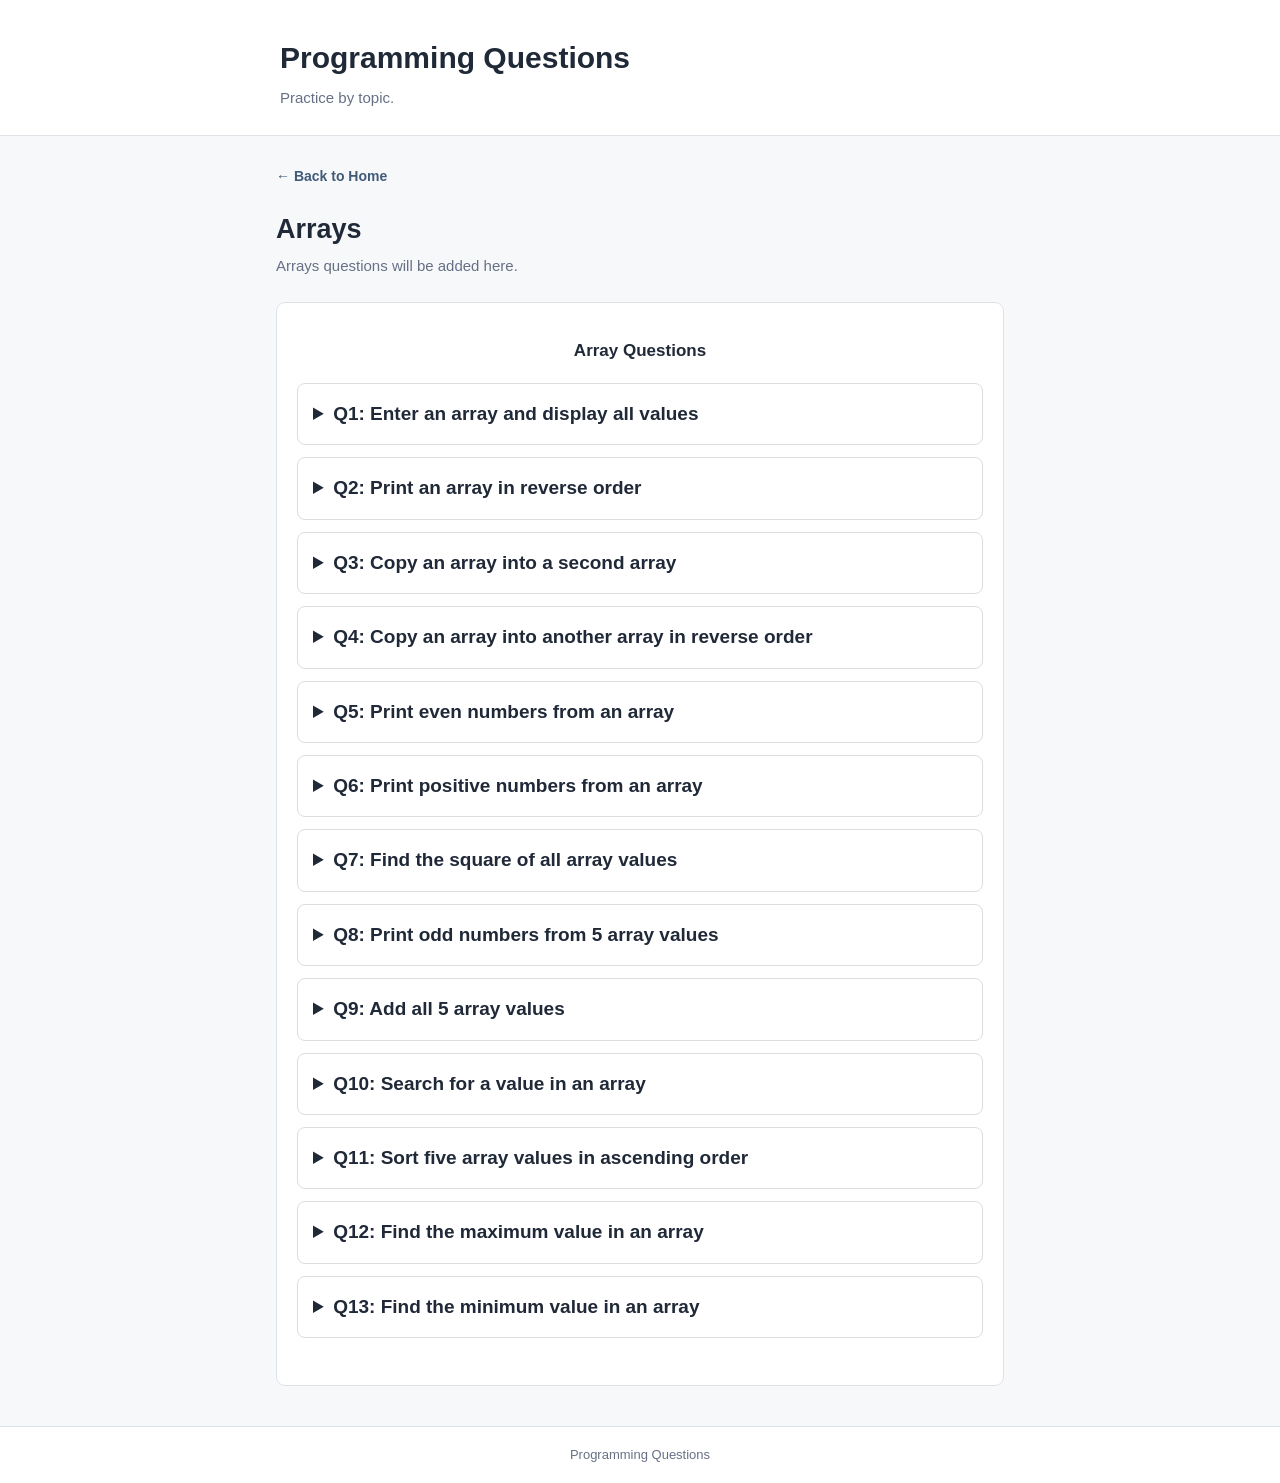
==== Programming-Questions/questions/arrays.html @ 7004abdd "Add files via upload" ====
<!DOCTYPE html>
<html lang="en">
<head>
    <meta charset="UTF-8">
    <meta name="viewport" content="width=device-width, initial-scale=1.0">
    <title>Arrays | Programming Questions</title>
    <link rel="stylesheet" href="../style.css">
</head>
<body>

    <header class="header">
        <h1>Programming Questions</h1>
        <p>Practice by topic.</p>
    </header>

    <main class="page-container">
        <a href="../index.html" class="back-link">&larr; Back to Home</a>

        <h2 class="page-title">Arrays</h2>
        <p class="page-description">Arrays questions will be added here.</p>

        
<section class="empty-box">
    <h2>Array Questions</h2>

    <section id="questions">

        <!-- Q1 -->
        <details class="question">
            <summary>Q1: Enter an array and display all values</summary>
            <div class="answer">
                <h3>Syntax / C Program</h3>
                <pre><code>#include &lt;stdio.h&gt;

void main() {
    int a[5], i;

    printf("Enter 5 values: ");
    for (i = 0; i &lt; 5; i++)
        scanf("%d", &amp;a[i]);

    printf("Array values: ");
    for (i = 0; i &lt; 5; i++)
        printf("%d ", a[i]);
}</code></pre>
                <h3>Output</h3>
                <pre><code>Enter 5 values: 10 20 30 40 50
Array values: 10 20 30 40 50</code></pre>
            </div>
        </details>

        <!-- Q2 -->
        <details class="question">
            <summary>Q2: Print an array in reverse order</summary>
            <div class="answer">
                <h3>Syntax / C Program</h3>
                <pre><code>#include &lt;stdio.h&gt;

void main() {
    int a[5], i;

    printf("Enter 5 values: ");
    for (i = 0; i &lt; 5; i++)
        scanf("%d", &amp;a[i]);

    printf("Reverse array: ");
    for (i = 4; i &gt;= 0; i--)
        printf("%d ", a[i]);
}</code></pre>
                <h3>Output</h3>
                <pre><code>Enter 5 values: 10 20 30 40 50
Reverse array: 50 40 30 20 10</code></pre>
            </div>
        </details>

        <!-- Q3 -->
        <details class="question">
            <summary>Q3: Copy an array into a second array</summary>
            <div class="answer">
                <h3>Syntax / C Program</h3>
                <pre><code>#include &lt;stdio.h&gt;

void main() {
    int a[5], b[5], i;

    printf("Enter 5 values: ");
    for (i = 0; i &lt; 5; i++)
        scanf("%d", &amp;a[i]);

    for (i = 0; i &lt; 5; i++)
        b[i] = a[i];

    printf("Second array: ");
    for (i = 0; i &lt; 5; i++)
        printf("%d ", b[i]);
}</code></pre>
                <h3>Output</h3>
                <pre><code>Enter 5 values: 1 2 3 4 5
Second array: 1 2 3 4 5</code></pre>
            </div>
        </details>

        <!-- Q4 -->
        <details class="question">
            <summary>Q4: Copy an array into another array in reverse order</summary>
            <div class="answer">
                <h3>Syntax / C Program</h3>
                <pre><code>#include &lt;stdio.h&gt;

void main() {
    int a[5], b[5], i;

    printf("Enter 5 values: ");
    for (i = 0; i &lt; 5; i++)
        scanf("%d", &amp;a[i]);

    for (i = 0; i &lt; 5; i++)
        b[i] = a[4 - i];

    printf("Reverse copied array: ");
    for (i = 0; i &lt; 5; i++)
        printf("%d ", b[i]);
}</code></pre>
                <h3>Output</h3>
                <pre><code>Enter 5 values: 10 20 30 40 50
Reverse copied array: 50 40 30 20 10</code></pre>
            </div>
        </details>

        <!-- Q5 -->
        <details class="question">
            <summary>Q5: Print even numbers from an array</summary>
            <div class="answer">
                <h3>Syntax / C Program</h3>
                <pre><code>#include &lt;stdio.h&gt;

void main() {
    int a[5], i;

    printf("Enter 5 values: ");
    for (i = 0; i &lt; 5; i++)
        scanf("%d", &amp;a[i]);

    printf("Even numbers: ");
    for (i = 0; i &lt; 5; i++) {
        if (a[i] % 2 == 0)
            printf("%d ", a[i]);
    }
}</code></pre>
                <h3>Output</h3>
                <pre><code>Enter 5 values: 10 15 20 25 30
Even numbers: 10 20 30</code></pre>
            </div>
        </details>

        <!-- Q6 -->
        <details class="question">
            <summary>Q6: Print positive numbers from an array</summary>
            <div class="answer">
                <h3>Syntax / C Program</h3>
                <pre><code>#include &lt;stdio.h&gt;

void main() {
    int a[5], i;

    printf("Enter 5 values: ");
    for (i = 0; i &lt; 5; i++)
        scanf("%d", &amp;a[i]);

    printf("Positive numbers: ");
    for (i = 0; i &lt; 5; i++) {
        if (a[i] &gt; 0)
            printf("%d ", a[i]);
    }
}</code></pre>
                <h3>Output</h3>
                <pre><code>Enter 5 values: -5 10 0 20 -2
Positive numbers: 10 20</code></pre>
            </div>
        </details>

        <!-- Q7 -->
        <details class="question">
            <summary>Q7: Find the square of all array values</summary>
            <div class="answer">
                <h3>Syntax / C Program</h3>
                <pre><code>#include &lt;stdio.h&gt;

void main() {
    int a[5], i;

    printf("Enter 5 values: ");
    for (i = 0; i &lt; 5; i++)
        scanf("%d", &amp;a[i]);

    printf("Squares: ");
    for (i = 0; i &lt; 5; i++)
        printf("%d ", a[i] * a[i]);
}</code></pre>
                <h3>Output</h3>
                <pre><code>Enter 5 values: 1 2 3 4 5
Squares: 1 4 9 16 25</code></pre>
            </div>
        </details>

        <!-- Q8 -->
        <details class="question">
            <summary>Q8: Print odd numbers from 5 array values</summary>
            <div class="answer">
                <h3>Syntax / C Program</h3>
                <pre><code>#include &lt;stdio.h&gt;

void main() {
    int a[5], i;

    printf("Enter 5 values: ");
    for (i = 0; i &lt; 5; i++)
        scanf("%d", &amp;a[i]);

    printf("Odd numbers: ");
    for (i = 0; i &lt; 5; i++) {
        if (a[i] % 2 != 0)
            printf("%d ", a[i]);
    }
}</code></pre>
                <h3>Output</h3>
                <pre><code>Enter 5 values: 10 15 20 25 30
Odd numbers: 15 25</code></pre>
            </div>
        </details>

        <!-- Q9 -->
        <details class="question">
            <summary>Q9: Add all 5 array values</summary>
            <div class="answer">
                <h3>Syntax / C Program</h3>
                <pre><code>#include &lt;stdio.h&gt;

void main() {
    int a[5], i, sum = 0;

    printf("Enter 5 values: ");
    for (i = 0; i &lt; 5; i++) {
        scanf("%d", &amp;a[i]);
        sum = sum + a[i];
    }

    printf("Sum = %d", sum);
}</code></pre>
                <h3>Output</h3>
                <pre><code>Enter 5 values: 10 20 30 40 50
Sum = 150</code></pre>
            </div>
        </details>

        <!-- Q10 -->
        <details class="question">
            <summary>Q10: Search for a value in an array</summary>
            <div class="answer">
                <h3>Syntax / C Program</h3>
                <pre><code>#include &lt;stdio.h&gt;

void main() {
    int a[5], i, n, found = 0;

    printf("Enter 5 values: ");
    for (i = 0; i &lt; 5; i++)
        scanf("%d", &amp;a[i]);

    printf("Enter value to search: ");
    scanf("%d", &amp;n);

    for (i = 0; i &lt; 5; i++) {
        if (a[i] == n) {
            found = 1;
            break;
        }
    }

    if (found == 1)
        printf("Found");
    else
        printf("Not found");
}</code></pre>
                <h3>Output</h3>
                <pre><code>Enter 5 values: 10 20 30 40 50
Enter value to search: 30
Found</code></pre>
            </div>
        </details>

        <!-- Q11 -->
        <details class="question">
            <summary>Q11: Sort five array values in ascending order</summary>
            <div class="answer">
                <h3>Syntax / C Program</h3>
                <pre><code>#include &lt;stdio.h&gt;

void main() {
    int a[5], i, j, temp;

    printf("Enter 5 values: ");
    for (i = 0; i &lt; 5; i++)
        scanf("%d", &amp;a[i]);

    for (i = 0; i &lt; 4; i++) {
        for (j = 0; j &lt; 4 - i; j++) {
            if (a[j] &gt; a[j + 1]) {
                temp = a[j];
                a[j] = a[j + 1];
                a[j + 1] = temp;
            }
        }
    }

    printf("Ascending order: ");
    for (i = 0; i &lt; 5; i++)
        printf("%d ", a[i]);
}</code></pre>
                <h3>Output</h3>
                <pre><code>Enter 5 values: 50 20 40 10 30
Ascending order: 10 20 30 40 50</code></pre>
            </div>
        </details>

        <!-- Q12 -->
        <details class="question">
            <summary>Q12: Find the maximum value in an array</summary>
            <div class="answer">
                <h3>Syntax / C Program</h3>
                <pre><code>#include &lt;stdio.h&gt;

void main() {
    int a[5], i, max;

    printf("Enter 5 values: ");
    for (i = 0; i &lt; 5; i++)
        scanf("%d", &amp;a[i]);

    max = a[0];

    for (i = 1; i &lt; 5; i++) {
        if (a[i] &gt; max)
            max = a[i];
    }

    printf("Maximum value: %d", max);
}</code></pre>
                <h3>Output</h3>
                <pre><code>Enter 5 values: 12 45 7 89 23
Maximum value: 89</code></pre>
            </div>
        </details>

        <!-- Q13 -->
        <details class="question">
            <summary>Q13: Find the minimum value in an array</summary>
            <div class="answer">
                <h3>Syntax / C Program</h3>
                <pre><code>#include &lt;stdio.h&gt;

void main() {
    int a[5], i, min;

    printf("Enter 5 values: ");
    for (i = 0; i &lt; 5; i++)
        scanf("%d", &amp;a[i]);

    min = a[0];

    for (i = 1; i &lt; 5; i++) {
        if (a[i] &lt; min)
            min = a[i];
    }

    printf("Minimum value: %d", min);
}</code></pre>
                <h3>Output</h3>
                <pre><code>Enter 5 values: 12 45 7 89 23
Minimum value: 7</code></pre>
            </div>
        </details>

    </section>
</section>

    </main>

    <footer class="footer">
        <p>Programming Questions</p>
    </footer>

</body>
</html>
---- Programming-Questions/style.css ----
* {
    margin: 0;
    padding: 0;
    box-sizing: border-box;
}

body {
    font-family: Arial, sans-serif;
    background-color: #f7f8fa;
    color: #202938;
    line-height: 1.5;
}

.header {
    background-color: #ffffff;
    padding: 35px 20px 25px;
    border-bottom: 1px solid #dfe3e8;
}

.header h1 {
    max-width: 720px;
    margin: 0 auto 7px;
    font-size: 30px;
}

.header p {
    max-width: 720px;
    margin: auto;
    color: #667085;
    font-size: 15px;
}

.container {
    max-width: 760px;
    margin: 0 auto;
    padding: 28px 16px 35px;
}

.topic-card {
    display: flex;
    align-items: center;
    gap: 14px;
    min-height: 70px;
    padding: 15px;
    margin-bottom: 12px;
    background: #ffffff;
    border: 1px solid #dfe3e8;
    border-radius: 9px;
    text-decoration: none;
    color: #202938;
    transition: 0.2s ease;
}

.topic-card:hover {
    border-color: #aab8c8;
    box-shadow: 0 4px 12px rgba(0, 0, 0, 0.06);
    transform: translateY(-2px);
}

.number {
    display: flex;
    align-items: center;
    justify-content: center;
    min-width: 38px;
    height: 38px;
    background: #eef2f6;
    color: #405a78;
    border-radius: 7px;
    font-size: 12px;
    font-weight: bold;
}

.topic-name {
    flex: 1;
    font-size: 16px;
    font-weight: 600;
}

.arrow {
    font-size: 28px;
    color: #7b8796;
}

.footer {
    background: #ffffff;
    border-top: 1px solid #dfe3e8;
    padding: 18px;
    text-align: center;
    color: #667085;
    font-size: 13px;
}

.page-container {
    max-width: 760px;
    margin: 0 auto;
    padding: 28px 16px 40px;
}

.back-link {
    display: inline-block;
    margin-bottom: 22px;
    color: #405a78;
    text-decoration: none;
    font-size: 14px;
    font-weight: bold;
}

.back-link:hover {
    text-decoration: underline;
}

.page-title {
    font-size: 27px;
    margin-bottom: 6px;
}

.page-description {
    color: #667085;
    font-size: 15px;
}

.empty-box {
    background: #ffffff;
    border: 1px solid #dfe3e8;
    border-radius: 9px;
    padding: 35px 20px;
    margin-top: 24px;
    text-align: center;
}

.empty-box h2 {
    font-size: 17px;
    margin-bottom: 7px;
}

.empty-box p {
    color: #667085;
    font-size: 14px;
}

@media (max-width: 480px) {
    .header {
        padding-top: 28px;
    }

    .header h1 {
        font-size: 25px;
    }

    .topic-card {
        min-height: 64px;
        padding: 12px;
        gap: 11px;
    }

    .topic-name {
        font-size: 15px;
    }

    .page-title {
        font-size: 24px;
    }
}


#questions {
    margin-top: 20px;
    text-align: left;
}

.question {
    margin-bottom: 12px;
    padding: 15px;
    border: 1px solid #ddd;
    border-radius: 8px;
    background: #fff;
}

.question summary {
    font-size: 19px;
    font-weight: bold;
    cursor: pointer;
    line-height: 1.6;
}

.question summary:hover {
    color: #007bff;
}

.answer {
    margin-top: 18px;
}

.answer h3 {
    font-size: 18px;
    margin: 14px 0 8px;
}

.answer pre {
    background: #222;
    color: #00ff90;
    padding: 16px;
    border-radius: 8px;
    overflow-x: auto;
    white-space: pre;
    font-size: 14px;
    line-height: 1.6;
}

.answer code {
    font-family: Consolas, monospace;
}
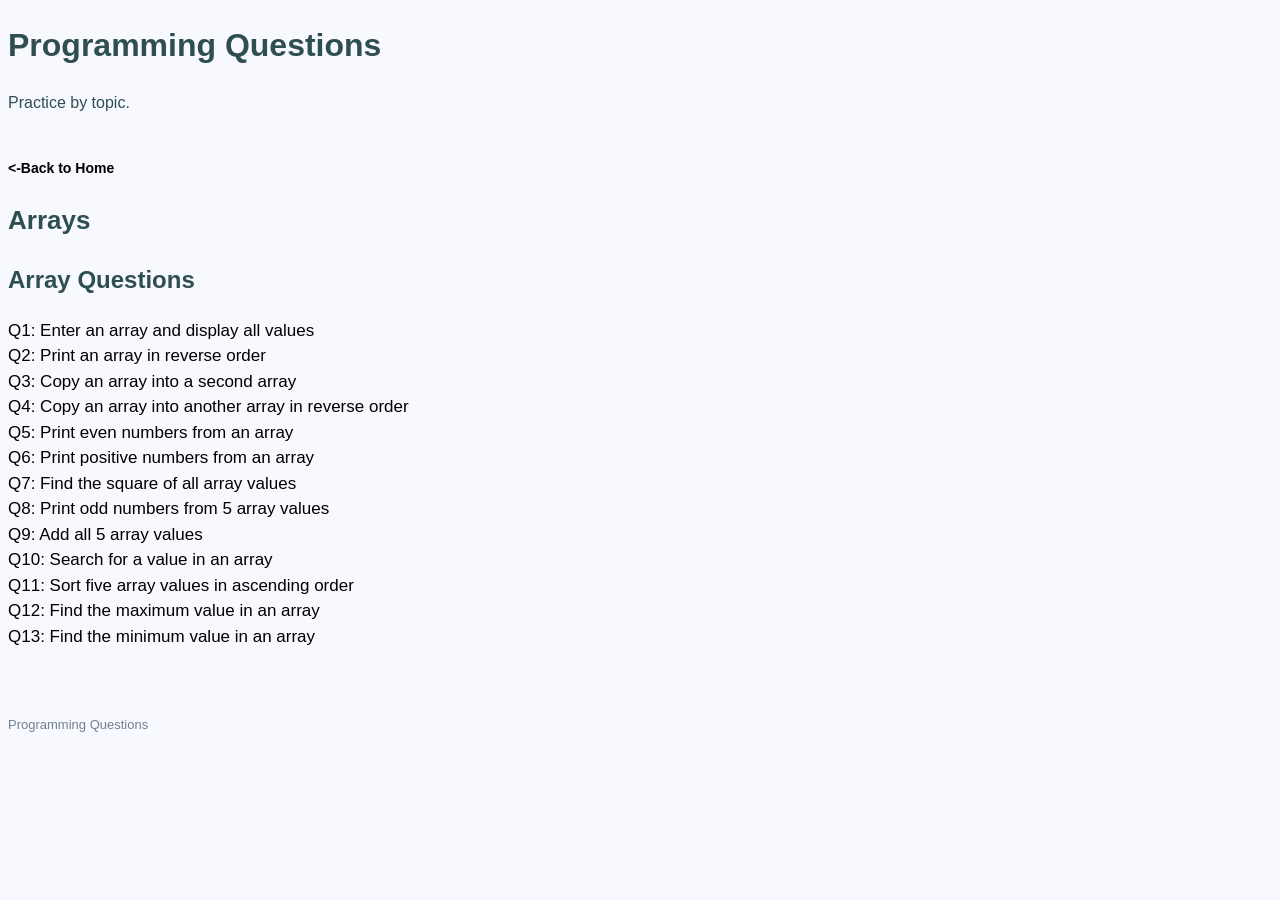
==== commit 066306ba: "Refactor arrays.html with updated content" ====
--- a/Programming-Questions/questions/arrays.html
+++ b/Programming-Questions/questions/arrays.html
@@ -1,4 +1,3 @@
-
 <!DOCTYPE html>
 <html lang="en">
 <head>
@@ -15,263 +14,259 @@
     </header>
 
     <main class="page-container">
-        <a href="../index.html" class="back-link">&larr; Back to Home</a>
+        <a href="../index.html" class="back-link"><-Back to Home</a>
 
         <h2 class="page-title">Arrays</h2>
-        <p class="page-description">Arrays questions will be added here.</p>
-
-        
-<section class="empty-box">
-    <h2>Array Questions</h2>
-
-    <section id="questions">
-
-        <!-- Q1 -->
-        <details class="question">
-            <summary>Q1: Enter an array and display all values</summary>
-            <div class="answer">
-                <h3>Syntax / C Program</h3>
-                <pre><code>#include &lt;stdio.h&gt;
-
-void main() {
-    int a[5], i;
-
-    printf("Enter 5 values: ");
-    for (i = 0; i &lt; 5; i++)
-        scanf("%d", &amp;a[i]);
+
+        <section>
+            <h2>Array Questions</h2>
+
+            <!-- Q1 -->
+            <details class="question">
+                <summary>Q1: Enter an array and display all values</summary>
+                <div class="answer">
+                    <h3>Syntax / C Program</h3>
+                    <pre><code>#include stdio.h
+
+void main() {
+    int a[5], i;
+
+    printf("Enter 5 values: ");
+    for (i = 0; i < 5; i++)
+        scanf("%d", &a[i]);
 
     printf("Array values: ");
-    for (i = 0; i &lt; 5; i++)
+    for (i = 0; i < 5; i++)
         printf("%d ", a[i]);
 }</code></pre>
-                <h3>Output</h3>
-                <pre><code>Enter 5 values: 10 20 30 40 50
+                    <h3>Output</h3>
+                    <pre><code>Enter 5 values: 10 20 30 40 50
 Array values: 10 20 30 40 50</code></pre>
-            </div>
-        </details>
-
-        <!-- Q2 -->
-        <details class="question">
-            <summary>Q2: Print an array in reverse order</summary>
-            <div class="answer">
-                <h3>Syntax / C Program</h3>
-                <pre><code>#include &lt;stdio.h&gt;
-
-void main() {
-    int a[5], i;
-
-    printf("Enter 5 values: ");
-    for (i = 0; i &lt; 5; i++)
-        scanf("%d", &amp;a[i]);
+                </div>
+            </details>
+
+            <!-- Q2 -->
+            <details class="question">
+                <summary>Q2: Print an array in reverse order</summary>
+                <div class="answer">
+                    <h3>Syntax / C Program</h3>
+                    <pre><code>#include stdio.h
+
+void main() {
+    int a[5], i;
+
+    printf("Enter 5 values: ");
+    for (i = 0; i < 5; i++)
+        scanf("%d", &a[i]);
 
     printf("Reverse array: ");
-    for (i = 4; i &gt;= 0; i--)
+    for (i = 4; i >= 0; i--)
         printf("%d ", a[i]);
 }</code></pre>
-                <h3>Output</h3>
-                <pre><code>Enter 5 values: 10 20 30 40 50
+                    <h3>Output</h3>
+                    <pre><code>Enter 5 values: 10 20 30 40 50
 Reverse array: 50 40 30 20 10</code></pre>
-            </div>
-        </details>
-
-        <!-- Q3 -->
-        <details class="question">
-            <summary>Q3: Copy an array into a second array</summary>
-            <div class="answer">
-                <h3>Syntax / C Program</h3>
-                <pre><code>#include &lt;stdio.h&gt;
+                </div>
+            </details>
+
+            <!-- Q3 -->
+            <details class="question">
+                <summary>Q3: Copy an array into a second array</summary>
+                <div class="answer">
+                    <h3>Syntax / C Program</h3>
+                    <pre><code>#include stdio.h
 
 void main() {
     int a[5], b[5], i;
 
     printf("Enter 5 values: ");
-    for (i = 0; i &lt; 5; i++)
-        scanf("%d", &amp;a[i]);
-
-    for (i = 0; i &lt; 5; i++)
+    for (i = 0; i < 5; i++)
+        scanf("%d", &a[i]);
+
+    for (i = 0; i < 5; i++)
         b[i] = a[i];
 
     printf("Second array: ");
-    for (i = 0; i &lt; 5; i++)
+    for (i = 0; i < 5; i++)
         printf("%d ", b[i]);
 }</code></pre>
-                <h3>Output</h3>
-                <pre><code>Enter 5 values: 1 2 3 4 5
+                    <h3>Output</h3>
+                    <pre><code>Enter 5 values: 1 2 3 4 5
 Second array: 1 2 3 4 5</code></pre>
-            </div>
-        </details>
-
-        <!-- Q4 -->
-        <details class="question">
-            <summary>Q4: Copy an array into another array in reverse order</summary>
-            <div class="answer">
-                <h3>Syntax / C Program</h3>
-                <pre><code>#include &lt;stdio.h&gt;
+                </div>
+            </details>
+
+            <!-- Q4 -->
+            <details class="question">
+                <summary>Q4: Copy an array into another array in reverse order</summary>
+                <div class="answer">
+                    <h3>Syntax / C Program</h3>
+                    <pre><code>#include stdio.h
 
 void main() {
     int a[5], b[5], i;
 
     printf("Enter 5 values: ");
-    for (i = 0; i &lt; 5; i++)
-        scanf("%d", &amp;a[i]);
-
-    for (i = 0; i &lt; 5; i++)
+    for (i = 0; i < 5; i++)
+        scanf("%d", &a[i]);
+
+    for (i = 0; i < 5; i++)
         b[i] = a[4 - i];
 
     printf("Reverse copied array: ");
-    for (i = 0; i &lt; 5; i++)
+    for (i = 0; i < 5; i++)
         printf("%d ", b[i]);
 }</code></pre>
-                <h3>Output</h3>
-                <pre><code>Enter 5 values: 10 20 30 40 50
+                    <h3>Output</h3>
+                    <pre><code>Enter 5 values: 10 20 30 40 50
 Reverse copied array: 50 40 30 20 10</code></pre>
-            </div>
-        </details>
-
-        <!-- Q5 -->
-        <details class="question">
-            <summary>Q5: Print even numbers from an array</summary>
-            <div class="answer">
-                <h3>Syntax / C Program</h3>
-                <pre><code>#include &lt;stdio.h&gt;
-
-void main() {
-    int a[5], i;
-
-    printf("Enter 5 values: ");
-    for (i = 0; i &lt; 5; i++)
-        scanf("%d", &amp;a[i]);
+                </div>
+            </details>
+
+            <!-- Q5 -->
+            <details class="question">
+                <summary>Q5: Print even numbers from an array</summary>
+                <div class="answer">
+                    <h3>Syntax / C Program</h3>
+                    <pre><code>#include stdio.h
+
+void main() {
+    int a[5], i;
+
+    printf("Enter 5 values: ");
+    for (i = 0; i < 5; i++)
+        scanf("%d", &a[i]);
 
     printf("Even numbers: ");
-    for (i = 0; i &lt; 5; i++) {
+    for (i = 0; i < 5; i++) {
         if (a[i] % 2 == 0)
             printf("%d ", a[i]);
     }
 }</code></pre>
-                <h3>Output</h3>
-                <pre><code>Enter 5 values: 10 15 20 25 30
+                    <h3>Output</h3>
+                    <pre><code>Enter 5 values: 10 15 20 25 30
 Even numbers: 10 20 30</code></pre>
-            </div>
-        </details>
-
-        <!-- Q6 -->
-        <details class="question">
-            <summary>Q6: Print positive numbers from an array</summary>
-            <div class="answer">
-                <h3>Syntax / C Program</h3>
-                <pre><code>#include &lt;stdio.h&gt;
-
-void main() {
-    int a[5], i;
-
-    printf("Enter 5 values: ");
-    for (i = 0; i &lt; 5; i++)
-        scanf("%d", &amp;a[i]);
+                </div>
+            </details>
+
+            <!-- Q6 -->
+            <details class="question">
+                <summary>Q6: Print positive numbers from an array</summary>
+                <div class="answer">
+                    <h3>Syntax / C Program</h3>
+                    <pre><code>#include stdio.h
+
+void main() {
+    int a[5], i;
+
+    printf("Enter 5 values: ");
+    for (i = 0; i < 5; i++)
+        scanf("%d", &a[i]);
 
     printf("Positive numbers: ");
-    for (i = 0; i &lt; 5; i++) {
-        if (a[i] &gt; 0)
+    for (i = 0; i < 5; i++) {
+        if (a[i] > 0)
             printf("%d ", a[i]);
     }
 }</code></pre>
-                <h3>Output</h3>
-                <pre><code>Enter 5 values: -5 10 0 20 -2
+                    <h3>Output</h3>
+                    <pre><code>Enter 5 values: -5 10 0 20 -2
 Positive numbers: 10 20</code></pre>
-            </div>
-        </details>
-
-        <!-- Q7 -->
-        <details class="question">
-            <summary>Q7: Find the square of all array values</summary>
-            <div class="answer">
-                <h3>Syntax / C Program</h3>
-                <pre><code>#include &lt;stdio.h&gt;
-
-void main() {
-    int a[5], i;
-
-    printf("Enter 5 values: ");
-    for (i = 0; i &lt; 5; i++)
-        scanf("%d", &amp;a[i]);
+                </div>
+            </details>
+
+            <!-- Q7 -->
+            <details class="question">
+                <summary>Q7: Find the square of all array values</summary>
+                <div class="answer">
+                    <h3>Syntax / C Program</h3>
+                    <pre><code>#include stdio.h
+
+void main() {
+    int a[5], i;
+
+    printf("Enter 5 values: ");
+    for (i = 0; i < 5; i++)
+        scanf("%d", &a[i]);
 
     printf("Squares: ");
-    for (i = 0; i &lt; 5; i++)
+    for (i = 0; i < 5; i++)
         printf("%d ", a[i] * a[i]);
 }</code></pre>
-                <h3>Output</h3>
-                <pre><code>Enter 5 values: 1 2 3 4 5
+                    <h3>Output</h3>
+                    <pre><code>Enter 5 values: 1 2 3 4 5
 Squares: 1 4 9 16 25</code></pre>
-            </div>
-        </details>
-
-        <!-- Q8 -->
-        <details class="question">
-            <summary>Q8: Print odd numbers from 5 array values</summary>
-            <div class="answer">
-                <h3>Syntax / C Program</h3>
-                <pre><code>#include &lt;stdio.h&gt;
-
-void main() {
-    int a[5], i;
-
-    printf("Enter 5 values: ");
-    for (i = 0; i &lt; 5; i++)
-        scanf("%d", &amp;a[i]);
+                </div>
+            </details>
+
+            <!-- Q8 -->
+            <details class="question">
+                <summary>Q8: Print odd numbers from 5 array values</summary>
+                <div class="answer">
+                    <h3>Syntax / C Program</h3>
+                    <pre><code>#include stdio.h
+
+void main() {
+    int a[5], i;
+
+    printf("Enter 5 values: ");
+    for (i = 0; i < 5; i++)
+        scanf("%d", &a[i]);
 
     printf("Odd numbers: ");
-    for (i = 0; i &lt; 5; i++) {
+    for (i = 0; i < 5; i++) {
         if (a[i] % 2 != 0)
             printf("%d ", a[i]);
     }
 }</code></pre>
-                <h3>Output</h3>
-                <pre><code>Enter 5 values: 10 15 20 25 30
+                    <h3>Output</h3>
+                    <pre><code>Enter 5 values: 10 15 20 25 30
 Odd numbers: 15 25</code></pre>
-            </div>
-        </details>
-
-        <!-- Q9 -->
-        <details class="question">
-            <summary>Q9: Add all 5 array values</summary>
-            <div class="answer">
-                <h3>Syntax / C Program</h3>
-                <pre><code>#include &lt;stdio.h&gt;
+                </div>
+            </details>
+
+            <!-- Q9 -->
+            <details class="question">
+                <summary>Q9: Add all 5 array values</summary>
+                <div class="answer">
+                    <h3>Syntax / C Program</h3>
+                    <pre><code>#include stdio.h
 
 void main() {
     int a[5], i, sum = 0;
 
     printf("Enter 5 values: ");
-    for (i = 0; i &lt; 5; i++) {
-        scanf("%d", &amp;a[i]);
+    for (i = 0; i < 5; i++) {
+        scanf("%d", &a[i]);
         sum = sum + a[i];
     }
 
     printf("Sum = %d", sum);
 }</code></pre>
-                <h3>Output</h3>
-                <pre><code>Enter 5 values: 10 20 30 40 50
+                    <h3>Output</h3>
+                    <pre><code>Enter 5 values: 10 20 30 40 50
 Sum = 150</code></pre>
-            </div>
-        </details>
-
-        <!-- Q10 -->
-        <details class="question">
-            <summary>Q10: Search for a value in an array</summary>
-            <div class="answer">
-                <h3>Syntax / C Program</h3>
-                <pre><code>#include &lt;stdio.h&gt;
+                </div>
+            </details>
+
+            <!-- Q10 -->
+            <details class="question">
+                <summary>Q10: Search for a value in an array</summary>
+                <div class="answer">
+                    <h3>Syntax / C Program</h3>
+                    <pre><code>#include stdio.h
 
 void main() {
     int a[5], i, n, found = 0;
 
     printf("Enter 5 values: ");
-    for (i = 0; i &lt; 5; i++)
-        scanf("%d", &amp;a[i]);
+    for (i = 0; i < 5; i++)
+        scanf("%d", &a[i]);
 
     printf("Enter value to search: ");
-    scanf("%d", &amp;n);
-
-    for (i = 0; i &lt; 5; i++) {
+    scanf("%d", &n);
+
+    for (i = 0; i < 5; i++) {
         if (a[i] == n) {
             found = 1;
             break;
@@ -283,30 +278,30 @@
     else
         printf("Not found");
 }</code></pre>
-                <h3>Output</h3>
-                <pre><code>Enter 5 values: 10 20 30 40 50
+                    <h3>Output</h3>
+                    <pre><code>Enter 5 values: 10 20 30 40 50
 Enter value to search: 30
 Found</code></pre>
-            </div>
-        </details>
-
-        <!-- Q11 -->
-        <details class="question">
-            <summary>Q11: Sort five array values in ascending order</summary>
-            <div class="answer">
-                <h3>Syntax / C Program</h3>
-                <pre><code>#include &lt;stdio.h&gt;
+                </div>
+            </details>
+
+            <!-- Q11 -->
+            <details class="question">
+                <summary>Q11: Sort five array values in ascending order</summary>
+                <div class="answer">
+                    <h3>Syntax / C Program</h3>
+                    <pre><code>#include stdio.h
 
 void main() {
     int a[5], i, j, temp;
 
     printf("Enter 5 values: ");
-    for (i = 0; i &lt; 5; i++)
-        scanf("%d", &amp;a[i]);
-
-    for (i = 0; i &lt; 4; i++) {
-        for (j = 0; j &lt; 4 - i; j++) {
-            if (a[j] &gt; a[j + 1]) {
+    for (i = 0; i < 5; i++)
+        scanf("%d", &a[i]);
+
+    for (i = 0; i < 4; i++) {
+        for (j = 0; j < 4 - i; j++) {
+            if (a[j] > a[j + 1]) {
                 temp = a[j];
                 a[j] = a[j + 1];
                 a[j + 1] = temp;
@@ -315,76 +310,74 @@
     }
 
     printf("Ascending order: ");
-    for (i = 0; i &lt; 5; i++)
+    for (i = 0; i < 5; i++)
         printf("%d ", a[i]);
 }</code></pre>
-                <h3>Output</h3>
-                <pre><code>Enter 5 values: 50 20 40 10 30
+                    <h3>Output</h3>
+                    <pre><code>Enter 5 values: 50 20 40 10 30
 Ascending order: 10 20 30 40 50</code></pre>
-            </div>
-        </details>
-
-        <!-- Q12 -->
-        <details class="question">
-            <summary>Q12: Find the maximum value in an array</summary>
-            <div class="answer">
-                <h3>Syntax / C Program</h3>
-                <pre><code>#include &lt;stdio.h&gt;
+                </div>
+            </details>
+
+            <!-- Q12 -->
+            <details class="question">
+                <summary>Q12: Find the maximum value in an array</summary>
+                <div class="answer">
+                    <h3>Syntax / C Program</h3>
+                    <pre><code>#include stdio.h
 
 void main() {
     int a[5], i, max;
 
     printf("Enter 5 values: ");
-    for (i = 0; i &lt; 5; i++)
-        scanf("%d", &amp;a[i]);
+    for (i = 0; i < 5; i++)
+        scanf("%d", &a[i]);
 
     max = a[0];
 
-    for (i = 1; i &lt; 5; i++) {
-        if (a[i] &gt; max)
+    for (i = 1; i < 5; i++) {
+        if (a[i] > max)
             max = a[i];
     }
 
     printf("Maximum value: %d", max);
 }</code></pre>
-                <h3>Output</h3>
-                <pre><code>Enter 5 values: 12 45 7 89 23
+                    <h3>Output</h3>
+                    <pre><code>Enter 5 values: 12 45 7 89 23
 Maximum value: 89</code></pre>
-            </div>
-        </details>
-
-        <!-- Q13 -->
-        <details class="question">
-            <summary>Q13: Find the minimum value in an array</summary>
-            <div class="answer">
-                <h3>Syntax / C Program</h3>
-                <pre><code>#include &lt;stdio.h&gt;
+                </div>
+            </details>
+
+            <!-- Q13 -->
+            <details class="question">
+                <summary>Q13: Find the minimum value in an array</summary>
+                <div class="answer">
+                    <h3>Syntax / C Program</h3>
+                    <pre><code>#include stdio.h
 
 void main() {
     int a[5], i, min;
 
     printf("Enter 5 values: ");
-    for (i = 0; i &lt; 5; i++)
-        scanf("%d", &amp;a[i]);
+    for (i = 0; i < 5; i++)
+        scanf("%d", &a[i]);
 
     min = a[0];
 
-    for (i = 1; i &lt; 5; i++) {
-        if (a[i] &lt; min)
+    for (i = 1; i < 5; i++) {
+        if (a[i] < min)
             min = a[i];
     }
 
     printf("Minimum value: %d", min);
 }</code></pre>
-                <h3>Output</h3>
-                <pre><code>Enter 5 values: 12 45 7 89 23
+                    <h3>Output</h3>
+                    <pre><code>Enter 5 values: 12 45 7 89 23
 Minimum value: 7</code></pre>
-            </div>
-        </details>
-
-    </section>
-</section>
-
+                </div>
+            </details>
+
+        </section>
     </main>
 
     <footer class="footer">
--- a/Programming-Questions/style.css
+++ b/Programming-Questions/style.css
@@ -1,72 +1,38 @@
-
-* {
-    margin: 0;
-    padding: 0;
-    box-sizing: border-box;
-}
-
 body {
     font-family: Arial, sans-serif;
-    background-color: #f7f8fa;
-    color: #202938;
+    background-color: GhostWhite;
+    color: DarkSlateGray;
     line-height: 1.5;
+    text-align: left;
 }
 
 .header {
-    background-color: #ffffff;
-    padding: 35px 20px 25px;
-    border-bottom: 1px solid #dfe3e8;
+    text-align: left;
 }
 
-.header h1 {
-    max-width: 720px;
-    margin: 0 auto 7px;
-    font-size: 30px;
-}
 
-.header p {
-    max-width: 720px;
-    margin: auto;
-    color: #667085;
-    font-size: 15px;
-}
-
-.container {
+.page-container {
     max-width: 760px;
-    margin: 0 auto;
-    padding: 28px 16px 35px;
+    margin: 0;
+    padding: 25px 16px 35px 0;
+    text-align: left;
 }
 
 .topic-card {
     display: flex;
     align-items: center;
-    gap: 14px;
-    min-height: 70px;
-    padding: 15px;
-    margin-bottom: 12px;
-    background: #ffffff;
-    border: 1px solid #dfe3e8;
-    border-radius: 9px;
+    gap: 12px;
+    padding: 13px 0;
     text-decoration: none;
-    color: #202938;
-    transition: 0.2s ease;
-}
-
-.topic-card:hover {
-    border-color: #aab8c8;
-    box-shadow: 0 4px 12px rgba(0, 0, 0, 0.06);
-    transform: translateY(-2px);
+    color: DarkSlateGray;
+    text-align: left;
 }
 
 .number {
     display: flex;
     align-items: center;
     justify-content: center;
-    min-width: 38px;
-    height: 38px;
-    background: #eef2f6;
-    color: #405a78;
-    border-radius: 7px;
+    height: 32px;
     font-size: 12px;
     font-weight: bold;
 }
@@ -74,140 +40,60 @@
 .topic-name {
     flex: 1;
     font-size: 16px;
-    font-weight: 600;
-}
-
-.arrow {
-    font-size: 28px;
-    color: #7b8796;
-}
-
-.footer {
-    background: #ffffff;
-    border-top: 1px solid #dfe3e8;
-    padding: 18px;
-    text-align: center;
-    color: #667085;
-    font-size: 13px;
-}
-
-.page-container {
-    max-width: 760px;
-    margin: 0 auto;
-    padding: 28px 16px 40px;
+    text-align: left;
 }
 
 .back-link {
-    display: inline-block;
-    margin-bottom: 22px;
-    color: #405a78;
+    color: black;
     text-decoration: none;
     font-size: 14px;
     font-weight: bold;
-}
-
-.back-link:hover {
-    text-decoration: underline;
+    text-align: left;
 }
 
 .page-title {
-    font-size: 27px;
-    margin-bottom: 6px;
-}
-
-.page-description {
-    color: #667085;
-    font-size: 15px;
-}
-
-.empty-box {
-    background: #ffffff;
-    border: 1px solid #dfe3e8;
-    border-radius: 9px;
-    padding: 35px 20px;
-    margin-top: 24px;
-    text-align: center;
-}
-
-.empty-box h2 {
-    font-size: 17px;
-    margin-bottom: 7px;
-}
-
-.empty-box p {
-    color: #667085;
-    font-size: 14px;
-}
-
-@media (max-width: 480px) {
-    .header {
-        padding-top: 28px;
-    }
-
-    .header h1 {
-        font-size: 25px;
-    }
-
-    .topic-card {
-        min-height: 64px;
-        padding: 12px;
-        gap: 11px;
-    }
-
-    .topic-name {
-        font-size: 15px;
-    }
-
-    .page-title {
-        font-size: 24px;
-    }
-}
-
-
-#questions {
-    margin-top: 20px;
+    font-size: 26px;
     text-align: left;
 }
 
 .question {
-    margin-bottom: 12px;
-    padding: 15px;
-    border: 1px solid #ddd;
-    border-radius: 8px;
-    background: #fff;
+    text-align: left;
 }
 
 .question summary {
-    font-size: 19px;
-    font-weight: bold;
+    font-size: 17px;
     cursor: pointer;
-    line-height: 1.6;
+    color: Black;
+    text-align: left;
 }
 
-.question summary:hover {
-    color: #007bff;
+
+
+.question summary::marker {
+    content: "";
 }
 
 .answer {
-    margin-top: 18px;
+    margin-top: 12px;
+    text-align: left;
 }
 
-.answer h3 {
-    font-size: 18px;
-    margin: 14px 0 8px;
+
+
+.answer p {
+    margin: 0 0 10px 0;
+    text-align: left;
 }
 
-.answer pre {
-    background: #222;
-    color: #00ff90;
-    padding: 16px;
-    border-radius: 8px;
-    overflow-x: auto;
-    white-space: pre;
-    font-size: 14px;
-    line-height: 1.6;
+
+.answer code {
+    font-family: calibri, sans-serif;
+    text-align: left;
 }
 
-.answer code {
-    font-family: Consolas, monospace;
+.footer {
+    padding: 18px 0;
+    text-align: left;
+    color: SlateGray;
+    font-size: 13px;
 }
